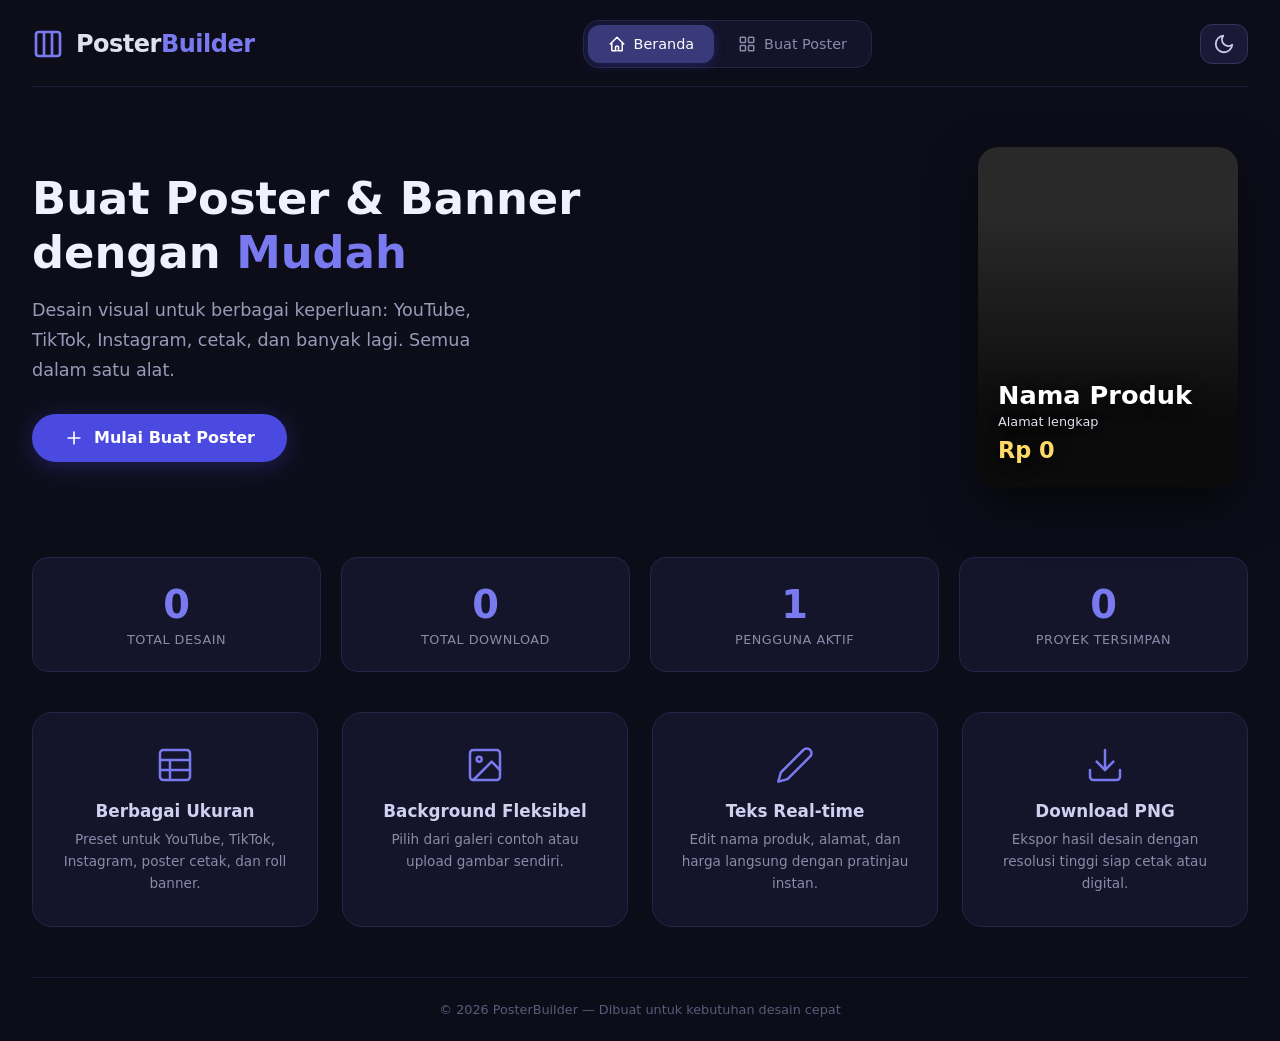
==== fitur.html @ b74fc37c "Add files via upload" ====
<!DOCTYPE html>
<html lang="id">
<head>
  <meta charset="UTF-8" />
  <meta name="viewport" content="width=device-width, initial-scale=1.0" />
  <title>Poster Builder - Home</title>
  <link rel="stylesheet" href="style.css" />
</head>
<body>
  <div class="app-wrapper home-page">
    <!-- Header -->
    <header class="main-header">
      <div class="logo">
        <svg class="logo-icon" width="32" height="32" viewBox="0 0 24 24" fill="none" stroke="#7a7af0" stroke-width="2" stroke-linecap="round" stroke-linejoin="round">
          <rect x="3" y="3" width="18" height="18" rx="2" ry="2"/>
          <line x1="9" y1="3" x2="9" y2="21"/>
          <line x1="15" y1="3" x2="15" y2="21"/>
        </svg>
        <span class="logo-text">Poster<span class="highlight">Builder</span></span>
      </div>
      <nav class="main-nav">
        <a href="index.html" class="active">
          <svg width="18" height="18" viewBox="0 0 24 24" fill="none" stroke="currentColor" stroke-width="2" stroke-linecap="round" stroke-linejoin="round">
            <path d="M3 12l2-2m0 0l7-7 7 7M5 10v10a1 1 0 001 1h3m10-11l2 2m-2-2v10a1 1 0 01-1 1h-3m-4 0a1 1 0 01-1-1v-4a1 1 0 011-1h2a1 1 0 011 1v4a1 1 0 01-1 1"/>
          </svg>
          Beranda
        </a>
        <a href="fitur.html">
          <svg width="18" height="18" viewBox="0 0 24 24" fill="none" stroke="currentColor" stroke-width="2" stroke-linecap="round" stroke-linejoin="round">
            <rect x="3" y="3" width="7" height="7" rx="1"/>
            <rect x="14" y="3" width="7" height="7" rx="1"/>
            <rect x="3" y="14" width="7" height="7" rx="1"/>
            <rect x="14" y="14" width="7" height="7" rx="1"/>
          </svg>
          Buat Poster
        </a>
      </nav>
      <button class="theme-toggle" id="themeToggleHome" title="Toggle Dark/Light Mode">
        <svg width="22" height="22" viewBox="0 0 24 24" fill="none" stroke="currentColor" stroke-width="2" stroke-linecap="round" stroke-linejoin="round">
          <path d="M21 12.79A9 9 0 1 1 11.21 3 7 7 0 0 0 21 12.79z"/>
        </svg>
      </button>
    </header>

    <!-- Hero -->
    <section class="hero">
      <div class="hero-content">
        <h1>Buat Poster &amp; Banner <br />dengan <span class="highlight">Mudah</span></h1>
        <p>
          Desain visual untuk berbagai keperluan: YouTube, TikTok, Instagram,
          cetak, dan banyak lagi. Semua dalam satu alat.
        </p>
        <a href="fitur.html" class="btn-primary">
          <svg width="20" height="20" viewBox="0 0 24 24" fill="none" stroke="currentColor" stroke-width="2" stroke-linecap="round" stroke-linejoin="round">
            <path d="M12 5v14M5 12h14"/>
          </svg>
          Mulai Buat Poster
        </a>
      </div>
      <div class="hero-visual">
        <div class="mockup-poster">
          <div class="mockup-content">
            <div class="mockup-title">Nama Produk</div>
            <div class="mockup-address">Alamat lengkap</div>
            <div class="mockup-price">Rp 0</div>
          </div>
        </div>
      </div>
    </section>

    <!-- STATISTIK / ANALITIK -->
    <section class="stats-section">
      <div class="stats-grid">
        <div class="stat-card">
          <div class="stat-number" id="totalDesigns">0</div>
          <div class="stat-label">Total Desain</div>
        </div>
        <div class="stat-card">
          <div class="stat-number" id="totalDownloads">0</div>
          <div class="stat-label">Total Download</div>
        </div>
        <div class="stat-card">
          <div class="stat-number" id="activeUsers">0</div>
          <div class="stat-label">Pengguna Aktif</div>
        </div>
        <div class="stat-card">
          <div class="stat-number" id="savedProjects">0</div>
          <div class="stat-label">Proyek Tersimpan</div>
        </div>
      </div>
    </section>

    <!-- Fitur Unggulan -->
    <section class="features-grid">
      <div class="feature-card">
        <div class="feature-icon">
          <svg width="40" height="40" viewBox="0 0 24 24" fill="none" stroke="#7a7af0" stroke-width="1.5" stroke-linecap="round" stroke-linejoin="round">
            <rect x="3" y="3" width="18" height="18" rx="2"/>
            <line x1="3" y1="9" x2="21" y2="9"/>
            <line x1="3" y1="15" x2="21" y2="15"/>
            <line x1="9" y1="21" x2="9" y2="9"/>
          </svg>
        </div>
        <h3>Berbagai Ukuran</h3>
        <p>Preset untuk YouTube, TikTok, Instagram, poster cetak, dan roll banner.</p>
      </div>
      <div class="feature-card">
        <div class="feature-icon">
          <svg width="40" height="40" viewBox="0 0 24 24" fill="none" stroke="#7a7af0" stroke-width="1.5" stroke-linecap="round" stroke-linejoin="round">
            <rect x="3" y="3" width="18" height="18" rx="2"/>
            <circle cx="8.5" cy="8.5" r="1.5"/>
            <polyline points="21 15 16 10 5 21"/>
          </svg>
        </div>
        <h3>Background Fleksibel</h3>
        <p>Pilih dari galeri contoh atau upload gambar sendiri.</p>
      </div>
      <div class="feature-card">
        <div class="feature-icon">
          <svg width="40" height="40" viewBox="0 0 24 24" fill="none" stroke="#7a7af0" stroke-width="1.5" stroke-linecap="round" stroke-linejoin="round">
            <path d="M17 3a2.83 2.83 0 1 1 4 4L7.5 20.5 2 22l1.5-5.5L17 3z"/>
          </svg>
        </div>
        <h3>Teks Real-time</h3>
        <p>Edit nama produk, alamat, dan harga langsung dengan pratinjau instan.</p>
      </div>
      <div class="feature-card">
        <div class="feature-icon">
          <svg width="40" height="40" viewBox="0 0 24 24" fill="none" stroke="#7a7af0" stroke-width="1.5" stroke-linecap="round" stroke-linejoin="round">
            <path d="M21 15v4a2 2 0 0 1-2 2H5a2 2 0 0 1-2-2v-4"/>
            <polyline points="7 10 12 15 17 10"/>
            <line x1="12" y1="15" x2="12" y2="3"/>
          </svg>
        </div>
        <h3>Download PNG</h3>
        <p>Ekspor hasil desain dengan resolusi tinggi siap cetak atau digital.</p>
      </div>
    </section>

    <!-- Footer -->
    <footer class="main-footer">
      <p>© 2026 PosterBuilder — Dibuat untuk kebutuhan desain cepat</p>
    </footer>
  </div>

  <script src="script.js"></script>
  <script src="analytics.js"></script>
</body>
</html>
---- style.css ----
/* ===== RESET & BASE ===== */
* {
  margin: 0;
  padding: 0;
  box-sizing: border-box;
}

body {
  background: #0d0d1a;
  font-family: 'Segoe UI', Roboto, system-ui, -apple-system, sans-serif;
  color: #e8e8f0;
  min-height: 100vh;
  transition: background 0.3s ease, color 0.3s ease;
}

.app-wrapper {
  max-width: 1440px;
  margin: 0 auto;
  padding: 0 32px;
  display: flex;
  flex-direction: column;
  min-height: 100vh;
}

/* ===== DARK / LIGHT MODE ===== */
body.light-mode {
  background: #f0f0f8;
  color: #1a1a2e;
}

body.light-mode .main-header {
  border-bottom-color: #d0d0e0;
}

body.light-mode .main-nav {
  background: #e8e8f0;
  border-color: #c0c0d0;
}

body.light-mode .main-nav a {
  color: #5a5a7a;
}

body.light-mode .main-nav a:hover {
  background: #d0d0e0;
  color: #1a1a2e;
}

body.light-mode .main-nav a.active {
  background: #7a7af0;
  color: #ffffff;
}

body.light-mode .fitur-page .sidebar {
  background: #e8e8f0;
  border-color: #c0c0d0;
}

body.light-mode .fitur-page .sidebar input,
body.light-mode .fitur-page .sidebar select {
  background: #f8f8ff;
  border-color: #b0b0c8;
  color: #1a1a2e;
}

body.light-mode .fitur-page .sidebar label {
  color: #5a5a7a;
}

body.light-mode .control-group label {
  color: #5a5a7a;
}

body.light-mode .fitur-page .sidebar h2 {
  color: #1a1a2e;
  border-color: #c0c0d0;
}

body.light-mode .preset-grid button {
  background: #d8d8e8;
  border-color: #b0b0c8;
  color: #1a1a2e;
}

body.light-mode .preset-grid button:hover {
  background: #c0c0d8;
  border-color: #7a7af0;
}

body.light-mode .bg-options button {
  background: #d8d8e8;
  border-color: #b0b0c8;
  color: #1a1a2e;
}

body.light-mode .bg-options button:hover {
  background: #c0c0d8;
  border-color: #7a7af0;
}

body.light-mode .file-upload-wrapper input[type="file"] {
  background: #f8f8ff;
  border-color: #b0b0c8;
  color: #1a1a2e;
}

body.light-mode .file-upload-wrapper input[type="file"]::file-selector-button {
  background: #d0d0e0;
  color: #1a1a2e;
}

body.light-mode .reset-bg-btn {
  background: #e0d0e0;
  border-color: #b0a0b0;
  color: #3a2a3a;
}

body.light-mode .fitur-page .sidebar .caption {
  color: #8a8aaa;
  border-color: #c0c0d0;
}

body.light-mode .fitur-page .main-area {
  background: #e8e8f0;
}

body.light-mode .fitur-page .builder-container {
  background: #e8e8f0;
  border-color: #c0c0d0;
}

body.light-mode .main-footer {
  border-color: #d0d0e0;
  color: #8a8aaa;
}

body.light-mode .feature-card {
  background: #e8e8f0;
  border-color: #c0c0d0;
}

body.light-mode .feature-card h3 {
  color: #1a1a2e;
}

body.light-mode .feature-card p {
  color: #5a5a7a;
}

body.light-mode .hero-content h1 {
  color: #1a1a2e;
}

body.light-mode .hero-content p {
  color: #5a5a7a;
}

body.light-mode .logo-text {
  color: #1a1a2e;
}

body.light-mode .modal-content {
  background: #f0f0f8;
  color: #1a1a2e;
}

body.light-mode .modal-body {
  border-color: #d0d0e0;
}

body.light-mode .modal-body .history-item {
  background: #e8e8f0;
  border-color: #c0c0d0;
}

body.light-mode .modal-body .history-item .history-time {
  color: #6a6a8a;
}

body.light-mode .modal-body .history-item .history-detail {
  color: #3a3a5a;
}

body.light-mode .btn-secondary {
  background: #d0d0e0;
  color: #1a1a2e;
}

body.light-mode .btn-secondary:hover {
  background: #c0c0d0;
}

body.light-mode .align-btn {
  background: #d8d8e8;
  border-color: #b0b0c8;
  color: #1a1a2e;
}

body.light-mode .align-btn.active {
  background: #7a7af0;
  color: #ffffff;
  border-color: #7a7af0;
}

body.light-mode .align-btn:hover {
  background: #c0c0d8;
}

body.light-mode .align-btn.active:hover {
  background: #6a6ae0;
}

body.light-mode .theme-toggle,
body.light-mode .focus-toggle,
body.light-mode .guide-toggle {
  background: #d8d8e8;
  color: #1a1a2e;
}

body.light-mode .theme-toggle:hover,
body.light-mode .focus-toggle:hover,
body.light-mode .guide-toggle:hover {
  background: #c0c0d0;
}

body.light-mode .stats-section .stat-card {
  background: #e8e8f0;
  border-color: #c0c0d0;
}

body.light-mode .stats-section .stat-number {
  color: #1a1a2e;
}

body.light-mode .stats-section .stat-label {
  color: #5a5a7a;
}

body.light-mode .palette-btn {
  background: #d8d8e8 !important;
  border-color: #b0b0c8 !important;
  color: #1a1a2e !important;
}

body.light-mode .auto-save-indicator {
  background: #d8d8e8;
  border-color: #b0b0c8;
  color: #1a1a2e;
}

body.light-mode .guide-step h4 {
  color: #1a1a2e;
}

body.light-mode .guide-step p {
  color: #5a5a7a;
}

body.light-mode .guide-step .guide-number {
  background: #7a7af0;
  color: #ffffff;
}

body.light-mode .gradient-btn {
  background: #d8d8e8 !important;
  border-color: #b0b0c8 !important;
  color: #1a1a2e !important;
}

body.light-mode .gradient-btn.active {
  border-color: #7a7af0 !important;
  box-shadow: 0 0 0 2px rgba(122, 122, 240, 0.3);
}

body.light-mode .btn-apply-gradient {
  background: #d0d0e0;
  color: #1a1a2e;
}

/* ===== HEADER ===== */
.main-header {
  display: flex;
  justify-content: space-between;
  align-items: center;
  padding: 20px 0 18px;
  border-bottom: 1px solid #1e1e3a;
  flex-wrap: wrap;
  gap: 12px;
}

.logo {
  display: flex;
  align-items: center;
  gap: 12px;
  font-size: 1.5rem;
  font-weight: 700;
}

.logo-icon {
  flex-shrink: 0;
}

.logo-text {
  color: #e0e0f0;
  letter-spacing: -0.5px;
}

.logo-text .highlight {
  color: #7a7af0;
}

/* ===== NAVBAR ===== */
.main-nav {
  display: flex;
  gap: 4px;
  background: #13132a;
  padding: 4px;
  border-radius: 16px;
  border: 1px solid #25254a;
}

.main-nav a {
  display: flex;
  align-items: center;
  gap: 8px;
  color: #8a8aaa;
  text-decoration: none;
  font-weight: 500;
  font-size: 0.9rem;
  padding: 10px 20px;
  border-radius: 12px;
  transition: all 0.25s ease;
}

.main-nav a svg {
  flex-shrink: 0;
}

.main-nav a:hover {
  color: #d0d0f0;
  background: #22224a;
}

.main-nav a.active {
  color: #ffffff;
  background: #3a3a7a;
  box-shadow: 0 2px 12px rgba(70, 70, 200, 0.3);
}

.main-nav a.active:hover {
  background: #4a4a8a;
}

/* ===== HEADER BUTTONS ===== */
.theme-toggle,
.focus-toggle,
.guide-toggle {
  background: #1a1a36;
  border: 1px solid #33335a;
  border-radius: 12px;
  padding: 8px 12px;
  color: #c8c8e8;
  cursor: pointer;
  transition: all 0.25s ease;
  display: flex;
  align-items: center;
  justify-content: center;
}

.theme-toggle:hover,
.focus-toggle:hover,
.guide-toggle:hover {
  background: #2a2a52;
  border-color: #5a5ac0;
}

/* ===== FOCUS MODE ===== */
body.focus-mode .sidebar {
  display: none !important;
}

body.focus-mode .main-area {
  padding: 20px !important;
}

body.focus-mode #poster {
  max-width: 90vw !important;
  max-height: 85vh !important;
}

/* ===== HOMEPAGE ===== */
.home-page .hero {
  display: flex;
  align-items: center;
  justify-content: space-between;
  padding: 60px 0 40px;
  gap: 40px;
  flex-wrap: wrap;
}

.hero-content {
  flex: 1 1 400px;
}

.hero-content h1 {
  font-size: 2.8rem;
  font-weight: 700;
  line-height: 1.2;
  margin-bottom: 16px;
  color: #f0f0ff;
}

.hero-content h1 .highlight {
  color: #7a7af0;
}

.hero-content p {
  font-size: 1.1rem;
  color: #9a9ab8;
  max-width: 480px;
  line-height: 1.7;
  margin-bottom: 28px;
}

.btn-primary {
  display: inline-flex;
  align-items: center;
  gap: 10px;
  background: #4a4ae0;
  color: white;
  padding: 14px 32px;
  border-radius: 60px;
  text-decoration: none;
  font-weight: 600;
  font-size: 1rem;
  transition: all 0.25s ease;
  box-shadow: 0 4px 24px rgba(70, 70, 200, 0.35);
  border: none;
  cursor: pointer;
}

.btn-primary:hover {
  background: #5a5af0;
  transform: translateY(-2px);
  box-shadow: 0 8px 32px rgba(70, 70, 200, 0.45);
}

.hero-visual {
  flex: 0 0 280px;
  display: flex;
  justify-content: center;
}

.mockup-poster {
  width: 260px;
  height: 340px;
  background: #2b2b2b;
  background-image: url('https://picsum.photos/id/1015/600/800');
  background-size: cover;
  background-position: center;
  border-radius: 20px;
  display: flex;
  flex-direction: column;
  justify-content: flex-end;
  padding: 24px 20px;
  box-shadow: 0 20px 50px rgba(0, 0, 0, 0.6);
  position: relative;
  transition: transform 0.3s ease;
}

.mockup-poster:hover {
  transform: scale(1.02);
}

.mockup-poster::before {
  content: '';
  position: absolute;
  inset: 0;
  background: linear-gradient(0deg, rgba(0, 0, 0, 0.75) 20%, rgba(0, 0, 0, 0.05) 80%);
  border-radius: 20px;
  pointer-events: none;
}

.mockup-content {
  position: relative;
  z-index: 1;
}

.mockup-title {
  font-size: 1.6rem;
  font-weight: 700;
  color: white;
  text-shadow: 0 2px 16px rgba(0, 0, 0, 0.8);
}

.mockup-address {
  font-size: 0.8rem;
  color: #e0e0f0;
  text-shadow: 0 2px 10px rgba(0, 0, 0, 0.8);
  margin: 4px 0 8px;
}

.mockup-price {
  font-size: 1.4rem;
  font-weight: 600;
  color: #ffd966;
  text-shadow: 0 2px 16px rgba(0, 0, 0, 0.9);
}

/* ===== STATISTIK / ANALITIK ===== */
.stats-section {
  padding: 30px 0 40px;
}

.stats-grid {
  display: grid;
  grid-template-columns: repeat(auto-fit, minmax(160px, 1fr));
  gap: 20px;
}

.stat-card {
  background: #14142a;
  border: 1px solid #25254a;
  border-radius: 16px;
  padding: 24px 20px;
  text-align: center;
  transition: all 0.3s ease;
}

.stat-card:hover {
  border-color: #4a4a7a;
  transform: translateY(-4px);
}

.stat-number {
  font-size: 2.4rem;
  font-weight: 700;
  color: #7a7af0;
  line-height: 1.2;
}

.stat-label {
  font-size: 0.8rem;
  color: #8a8aaa;
  margin-top: 4px;
  text-transform: uppercase;
  letter-spacing: 0.5px;
}

/* ===== FEATURES GRID ===== */
.features-grid {
  display: grid;
  grid-template-columns: repeat(auto-fit, minmax(220px, 1fr));
  gap: 24px;
  padding: 0 0 50px;
}

.feature-card {
  background: #14142a;
  border: 1px solid #25254a;
  border-radius: 20px;
  padding: 32px 24px;
  text-align: center;
  transition: all 0.3s ease;
}

.feature-card:hover {
  border-color: #4a4a7a;
  transform: translateY(-6px);
  box-shadow: 0 12px 40px rgba(0, 0, 0, 0.4);
}

.feature-icon {
  margin-bottom: 16px;
  display: flex;
  justify-content: center;
}

.feature-card h3 {
  font-size: 1.05rem;
  font-weight: 600;
  margin-bottom: 8px;
  color: #d0d0f0;
}

.feature-card p {
  font-size: 0.85rem;
  color: #8a8aaa;
  line-height: 1.6;
}

/* ===== FOOTER ===== */
.main-footer {
  border-top: 1px solid #1a1a36;
  padding: 24px 0;
  text-align: center;
  color: #5a5a7a;
  font-size: 0.8rem;
  margin-top: auto;
}

/* ============================================
   ===== FITUR PAGE =====
   ============================================ */
.fitur-page .builder-container {
  display: flex;
  flex: 1;
  gap: 0;
  margin: 24px 0 16px;
  background: #11111e;
  border-radius: 24px;
  overflow: hidden;
  border: 1px solid #25254a;
  min-height: 620px;
}

/* ===== SIDEBAR ===== */
.fitur-page .sidebar {
  width: 420px;
  min-width: 420px;
  background: #14142a;
  padding: 24px 20px;
  overflow-y: auto;
  display: flex;
  flex-direction: column;
  gap: 14px;
  border-right: 1px solid #25254a;
  max-height: 78vh;
}

.fitur-page .sidebar h2 {
  display: flex;
  align-items: center;
  gap: 10px;
  font-size: 1.1rem;
  font-weight: 600;
  color: #c8c8f0;
  border-bottom: 1px solid #25254a;
  padding-bottom: 12px;
  margin-bottom: 4px;
}

.fitur-page .sidebar label {
  font-size: 0.7rem;
  text-transform: uppercase;
  letter-spacing: 0.6px;
  color: #8a8aaa;
  font-weight: 600;
  display: block;
  margin-bottom: 4px;
}

.fitur-page .sidebar input[type="text"],
.fitur-page .sidebar input[type="number"],
.fitur-page .sidebar select {
  width: 100%;
  background: #0c0c1a;
  border: 1px solid #33335a;
  border-radius: 10px;
  padding: 10px 14px;
  color: #f0f0ff;
  font-size: 0.9rem;
  transition: border 0.2s, box-shadow 0.2s;
}

.fitur-page .sidebar input:focus,
.fitur-page .sidebar select:focus {
  outline: none;
  border-color: #6a6ad8;
  box-shadow: 0 0 0 3px rgba(100, 100, 220, 0.15);
}

.fitur-page .sidebar input::placeholder {
  color: #5a5a7a;
}

.control-group {
  display: flex;
  flex-direction: column;
  gap: 4px;
}

.control-group+.control-group {
  margin-top: 2px;
}

/* ===== AUTO SAVE INDICATOR ===== */
.auto-save-indicator {
  display: flex;
  align-items: center;
  gap: 8px;
  font-size: 0.7rem;
  color: #7a8a7a;
  background: #0c0c1a;
  padding: 6px 14px;
  border-radius: 30px;
  border: 1px solid #1a2a1a;
  margin-bottom: 4px;
}

.save-dot {
  width: 8px;
  height: 8px;
  border-radius: 50%;
  background: #4a8a4a;
  display: inline-block;
  transition: background 0.3s ease;
}

.save-dot.saving {
  background: #e8a020;
  animation: pulse-dot 0.8s ease infinite;
}

.save-dot.saved {
  background: #4a8a4a;
}

@keyframes pulse-dot {
  0%, 100% { opacity: 1; }
  50% { opacity: 0.3; }
}

/* ===== GRADIENT BUTTONS ===== */
.gradient-btn {
  padding: 6px 14px;
  border-radius: 8px;
  border: 1px solid #33335a;
  background: transparent;
  color: #8a8aaa;
  cursor: pointer;
  font-size: 0.7rem;
  transition: all 0.2s ease;
}

.gradient-btn:hover {
  transform: scale(1.05);
}

.gradient-btn.active {
  border-color: #7a7af0;
  box-shadow: 0 0 0 2px rgba(122, 122, 240, 0.3);
}

.btn-apply-gradient {
  background: #2a2a52;
  border: 1px solid #4a4a7a;
  color: #c8c8e8;
  padding: 8px 18px;
  border-radius: 30px;
  cursor: pointer;
  font-size: 0.75rem;
  transition: all 0.2s ease;
}

.btn-apply-gradient:hover {
  background: #3a3a6a;
  border-color: #6a6ac0;
}

/* ===== PALETTE BUTTONS ===== */
.palette-btn {
  background: #1a1a36;
  border: 1px solid #33335a;
  border-radius: 8px;
  padding: 8px 16px;
  color: #c8c8e8;
  cursor: pointer;
  font-size: 0.65rem;
  transition: all 0.2s ease;
}

.palette-btn:hover {
  transform: scale(1.05);
  border-color: #7a7af0;
}

/* ===== ALIGN BUTTONS ===== */
.align-btn {
  padding: 6px 14px;
  border-radius: 8px;
  border: 1px solid #33335a;
  background: transparent;
  color: #8a8aaa;
  cursor: pointer;
  font-size: 0.75rem;
  transition: all 0.2s ease;
}

.align-btn:hover {
  background: #2a2a52;
  border-color: #5a5ac0;
  color: #d0d0f0;
}

.align-btn.active {
  background: #3a3a7a;
  border-color: #7a7af0;
  color: #ffffff;
}

/* ===== PRESET GRID ===== */
.preset-grid {
  display: grid;
  grid-template-columns: 1fr 1fr;
  gap: 8px;
  margin-top: 2px;
}

.preset-grid button {
  background: #1a1a36;
  border: 1px solid #33335a;
  color: #c8c8e8;
  padding: 10px 8px;
  border-radius: 12px;
  font-size: 0.75rem;
  font-weight: 500;
  cursor: pointer;
  transition: all 0.2s ease;
  text-align: center;
  line-height: 1.3;
}

.preset-grid button small {
  display: block;
  font-weight: 300;
  font-size: 0.6rem;
  color: #7a7a9a;
  margin-top: 2px;
}

.preset-grid button:hover {
  background: #2a2a52;
  border-color: #5a5ac0;
  color: #ffffff;
  transform: translateY(-1px);
}

.preset-grid button:active {
  transform: scale(0.95);
}

/* ===== SIZE ROW ===== */
.size-row {
  display: flex;
  gap: 12px;
}

.size-row .control-group {
  flex: 1;
}

/* ===== BACKGROUND OPTIONS ===== */
.bg-options {
  display: flex;
  flex-wrap: wrap;
  gap: 6px;
  margin-top: 4px;
}

.bg-options button {
  background: #1a1a36;
  border: 1px solid #33335a;
  color: #b8b8d8;
  padding: 6px 16px;
  border-radius: 30px;
  font-size: 0.7rem;
  cursor: pointer;
  transition: all 0.2s ease;
}

.bg-options button:hover {
  background: #2a2a52;
  border-color: #5a5ac0;
  color: #ffffff;
}

.file-upload-wrapper {
  display: flex;
  flex-wrap: wrap;
  align-items: center;
  gap: 8px;
  margin-top: 4px;
}

.file-upload-wrapper input[type="file"] {
  background: #0c0c1a;
  border: 1px dashed #4a4a72;
  padding: 6px 12px;
  border-radius: 30px;
  color: #b8b8d8;
  font-size: 0.7rem;
  flex: 1;
  min-width: 140px;
}

.file-upload-wrapper input[type="file"]::file-selector-button {
  background: #2a2a52;
  border: none;
  color: #e0e0f0;
  padding: 4px 16px;
  border-radius: 30px;
  font-weight: 500;
  font-size: 0.7rem;
  margin-right: 10px;
  cursor: pointer;
  transition: background 0.2s;
}

.file-upload-wrapper input[type="file"]::file-selector-button:hover {
  background: #3a3a6a;
}

.reset-bg-btn {
  display: flex;
  align-items: center;
  gap: 6px;
  background: #2a1a2a;
  border: 1px solid #5a3a5a;
  color: #d8b8d8;
  padding: 6px 18px;
  border-radius: 30px;
  font-size: 0.7rem;
  cursor: pointer;
  transition: all 0.2s ease;
}

.reset-bg-btn:hover {
  background: #3a2a3a;
  border-color: #7a4a7a;
}

.btn-remove-watermark {
  display: flex;
  align-items: center;
  gap: 4px;
  background: #3a1a1a;
  border: 1px solid #6a3a3a;
  color: #d8a0a0;
  padding: 6px 14px;
  border-radius: 30px;
  cursor: pointer;
  font-size: 0.7rem;
  transition: all 0.2s ease;
}

.btn-remove-watermark:hover {
  background: #4a2a2a;
  border-color: #8a4a4a;
}

/* ===== DOWNLOAD BUTTON ===== */
.btn-download {
  display: flex;
  align-items: center;
  justify-content: center;
  gap: 10px;
  background: #4a4ae0;
  border: none;
  color: white;
  font-weight: 600;
  font-size: 1rem;
  padding: 14px 0;
  border-radius: 60px;
  cursor: pointer;
  box-shadow: 0 4px 20px rgba(70, 70, 200, 0.3);
  transition: all 0.25s ease;
  width: 100%;
  text-align: center;
  margin-top: 4px;
}

.btn-download:hover {
  background: #5a5af0;
  transform: translateY(-2px);
  box-shadow: 0 8px 30px rgba(70, 70, 200, 0.45);
}

.btn-download:active {
  transform: scale(0.97);
}

.fitur-page .sidebar .caption {
  font-size: 0.6rem;
  color: #5a5a7a;
  text-align: center;
  border-top: 1px solid #25254a;
  padding-top: 12px;
  margin-top: 2px;
}

/* ===== MAIN AREA (pratinjau) ===== */
.fitur-page .main-area {
  flex: 1;
  display: flex;
  justify-content: center;
  align-items: center;
  padding: 30px;
  background: #0a0a16;
  overflow: auto;
  transition: background 0.3s ease, padding 0.3s ease;
}

#poster {
  position: relative;
  background: #2b2b2b;
  background-size: cover;
  background-position: center;
  background-repeat: no-repeat;
  width: 700px;
  height: 840px;
  border-radius: 20px;
  overflow: hidden;
  box-shadow: 0 20px 60px rgba(0, 0, 0, 0.7);
  display: flex;
  flex-direction: column;
  justify-content: flex-end;
  padding: 36px 32px;
  transition: width 0.15s ease, height 0.15s ease, background 0.3s ease;
  flex-shrink: 0;
}

#poster::before {
  content: '';
  position: absolute;
  inset: 0;
  background: linear-gradient(0deg, rgba(0, 0, 0, 0.7) 15%, rgba(0, 0, 0, 0.05) 70%);
  pointer-events: none;
  z-index: 0;
}

#poster>* {
  position: relative;
  z-index: 1;
}

#poster h1 {
  font-size: 2.8rem;
  font-weight: 700;
  color: #ffffff;
  text-shadow: 0 4px 24px rgba(0, 0, 0, 0.8);
  line-height: 1.1;
  margin-bottom: 6px;
  word-break: break-word;
  transition: color 0.2s ease;
}

#poster .address {
  font-size: 1.2rem;
  font-weight: 400;
  color: #f0f0f0;
  text-shadow: 0 2px 16px rgba(0, 0, 0, 0.9);
  opacity: 0.92;
  margin-bottom: 10px;
  word-break: break-word;
  transition: color 0.2s ease;
}

#poster .price {
  font-size: 2.2rem;
  font-weight: 600;
  color: #ffd966;
  text-shadow: 0 2px 20px rgba(0, 0, 0, 0.9);
  letter-spacing: 0.5px;
  word-break: break-word;
  transition: color 0.2s ease;
}

/* ============================================
   ===== TOAST / NOTIFICATION =====
   ============================================ */
.toast {
  background: #1a1a2e;
  border: 1px solid #33335a;
  border-radius: 16px;
  padding: 16px 20px;
  display: flex;
  align-items: flex-start;
  gap: 14px;
  box-shadow: 0 12px 40px rgba(0, 0, 0, 0.5);
  animation: slideInRight 0.4s ease;
  backdrop-filter: blur(8px);
  transition: all 0.3s ease;
  width: 100%;
}

.toast-success {
  border-left: 4px solid #4a8a4a;
}

.toast-error {
  border-left: 4px solid #d04a4a;
}

.toast-warning {
  border-left: 4px solid #d4a020;
}

.toast-info {
  border-left: 4px solid #4a7ad4;
}

.toast-icon {
  flex-shrink: 0;
  margin-top: 2px;
}

.toast-content {
  flex: 1;
}

.toast-title {
  font-weight: 600;
  font-size: 0.9rem;
  color: #e8e8f0;
  margin-bottom: 2px;
}

.toast-message {
  font-size: 0.8rem;
  color: #8a8aaa;
  line-height: 1.4;
}

.toast-close {
  background: none;
  border: none;
  color: #6a6a8a;
  cursor: pointer;
  padding: 4px;
  transition: color 0.2s;
  flex-shrink: 0;
}

.toast-close:hover {
  color: #e0e0f0;
}

.toast-close svg {
  display: block;
}

@keyframes slideInRight {
  from {
    transform: translateX(120%);
    opacity: 0;
  }
  to {
    transform: translateX(0);
    opacity: 1;
  }
}

.toast-removing {
  animation: slideOutRight 0.3s ease forwards;
}

@keyframes slideOutRight {
  to {
    transform: translateX(120%);
    opacity: 0;
  }
}

body.light-mode .toast {
  background: #f0f0f8;
  border-color: #c0c0d0;
}

body.light-mode .toast-title {
  color: #1a1a2e;
}

body.light-mode .toast-message {
  color: #5a5a7a;
}

body.light-mode .toast-close {
  color: #8a8aaa;
}

body.light-mode .toast-close:hover {
  color: #3a3a5a;
}

/* ============================================
   ===== HISTORY MODAL =====
   ============================================ */
.modal-overlay {
  display: none;
  position: fixed;
  inset: 0;
  background: rgba(0, 0, 0, 0.7);
  backdrop-filter: blur(4px);
  z-index: 1000;
  justify-content: center;
  align-items: center;
  padding: 20px;
}

.modal-overlay.active {
  display: flex;
}

.modal-content {
  background: #1a1a2e;
  border-radius: 24px;
  max-width: 560px;
  width: 100%;
  max-height: 80vh;
  display: flex;
  flex-direction: column;
  box-shadow: 0 24px 64px rgba(0, 0, 0, 0.6);
  border: 1px solid #33335a;
}

.modal-header {
  display: flex;
  justify-content: space-between;
  align-items: center;
  padding: 20px 24px;
  border-bottom: 1px solid #2a2a4a;
}

.modal-header h3 {
  display: flex;
  align-items: center;
  gap: 10px;
  font-size: 1.1rem;
  font-weight: 600;
  color: #e0e0f0;
}

.modal-close {
  background: none;
  border: none;
  color: #8a8aaa;
  cursor: pointer;
  transition: color 0.2s;
  display: flex;
  align-items: center;
  justify-content: center;
  padding: 4px;
}

.modal-close:hover {
  color: #e0e0f0;
}

.modal-body {
  flex: 1;
  overflow-y: auto;
  padding: 16px 24px 24px;
  border-bottom: 1px solid #2a2a4a;
}

.modal-body .history-item {
  background: #14142a;
  border: 1px solid #25254a;
  border-radius: 12px;
  padding: 14px 16px;
  margin-bottom: 10px;
  transition: all 0.2s ease;
}

.modal-body .history-item:hover {
  border-color: #4a4a7a;
}

.modal-body .history-item .history-time {
  font-size: 0.7rem;
  color: #6a6a8a;
  display: block;
  margin-bottom: 4px;
}

.modal-body .history-item .history-detail {
  font-size: 0.85rem;
  color: #c8c8e8;
  line-height: 1.5;
}

.modal-body .history-item .history-detail strong {
  color: #7a7af0;
}

.modal-footer {
  display: flex;
  justify-content: flex-end;
  gap: 12px;
  padding: 16px 24px;
}

.btn-secondary {
  background: #2a2a4a;
  border: none;
  color: #b8b8d8;
  padding: 10px 20px;
  border-radius: 30px;
  font-weight: 500;
  font-size: 0.85rem;
  cursor: pointer;
  transition: all 0.2s ease;
}

.btn-secondary:hover {
  background: #3a3a5a;
  color: #e0e0f0;
}

.btn-primary-modal {
  background: #4a4ae0;
  border: none;
  color: white;
  padding: 10px 24px;
  border-radius: 30px;
  font-weight: 600;
  font-size: 0.85rem;
  cursor: pointer;
  transition: all 0.2s ease;
}

.btn-primary-modal:hover {
  background: #5a5af0;
}

/* ============================================
   ===== GUIDE MODAL =====
   ============================================ */
.guide-modal {
  max-width: 640px !important;
}

.guide-body {
  padding: 20px 24px 24px !important;
}

.guide-step {
  display: flex;
  gap: 16px;
  margin-bottom: 16px;
  padding-bottom: 16px;
  border-bottom: 1px solid #1a1a36;
}

.guide-step:last-child {
  border-bottom: none;
  margin-bottom: 0;
  padding-bottom: 0;
}

.guide-number {
  flex-shrink: 0;
  width: 32px;
  height: 32px;
  border-radius: 50%;
  background: #3a3a7a;
  color: #ffffff;
  display: flex;
  align-items: center;
  justify-content: center;
  font-weight: 700;
  font-size: 0.9rem;
}

.guide-step h4 {
  font-size: 0.95rem;
  color: #d0d0f0;
  margin-bottom: 2px;
}

.guide-step p {
  font-size: 0.85rem;
  color: #8a8aaa;
  line-height: 1.5;
}

.guide-step p strong {
  color: #7a7af0;
}

/* ============================================
   ===== SCROLLBAR =====
   ============================================ */
.sidebar::-webkit-scrollbar {
  width: 4px;
}
.sidebar::-webkit-scrollbar-track {
  background: #0a0a16;
}
.sidebar::-webkit-scrollbar-thumb {
  background: #33335a;
  border-radius: 10px;
}
.sidebar::-webkit-scrollbar-thumb:hover {
  background: #4a4a7a;
}

/* ============================================
   ===== RESPONSIVE =====
   ============================================ */
@media (max-width: 1024px) {
  .fitur-page .sidebar {
    width: 340px;
    min-width: 340px;
  }
}

@media (max-width: 920px) {
  .fitur-page .builder-container {
    flex-direction: column;
    min-height: auto;
  }

  .fitur-page .sidebar {
    width: 100%;
    min-width: unset;
    max-height: none;
    border-right: none;
    border-bottom: 1px solid #25254a;
  }

  .fitur-page .main-area {
    padding: 20px;
    min-height: 400px;
  }

  #poster {
    width: 100% !important;
    height: auto !important;
    aspect-ratio: 1 / 1.2;
    max-width: 560px;
  }

  .home-page .hero {
    flex-direction: column;
    text-align: center;
    padding: 40px 0 20px;
  }
  .hero-content p {
    margin-left: auto;
    margin-right: auto;
  }
  .hero-content h1 {
    font-size: 2.2rem;
  }
  .mockup-poster {
    width: 200px;
    height: 260px;
  }
  .main-header {
    flex-direction: row;
    flex-wrap: wrap;
  }
  .main-nav {
    justify-content: center;
    flex-wrap: wrap;
  }
  .main-nav a {
    padding: 8px 14px;
    font-size: 0.8rem;
  }
  .main-nav a svg {
    width: 16px;
    height: 16px;
  }
  .app-wrapper {
    padding: 0 16px;
  }
  .stats-grid {
    grid-template-columns: 1fr 1fr;
  }
  .guide-modal {
    max-width: 95% !important;
  }
  #toastContainer {
    bottom: 20px;
    right: 20px;
    max-width: 320px;
  }
}

@media (max-width: 480px) {
  .features-grid {
    grid-template-columns: 1fr 1fr;
    gap: 12px;
  }
  .feature-card {
    padding: 20px 14px;
  }
  .hero-content h1 {
    font-size: 1.8rem;
  }
  .preset-grid {
    grid-template-columns: 1fr 1fr;
  }
  .fitur-page .sidebar {
    padding: 16px 12px;
  }
  .stats-grid {
    grid-template-columns: 1fr 1fr;
    gap: 12px;
  }
  .stat-number {
    font-size: 1.8rem;
  }
  #toastContainer {
    bottom: 16px;
    right: 16px;
    left: 16px;
    max-width: 100%;
  }
  .toast {
    padding: 14px 16px;
  }
}
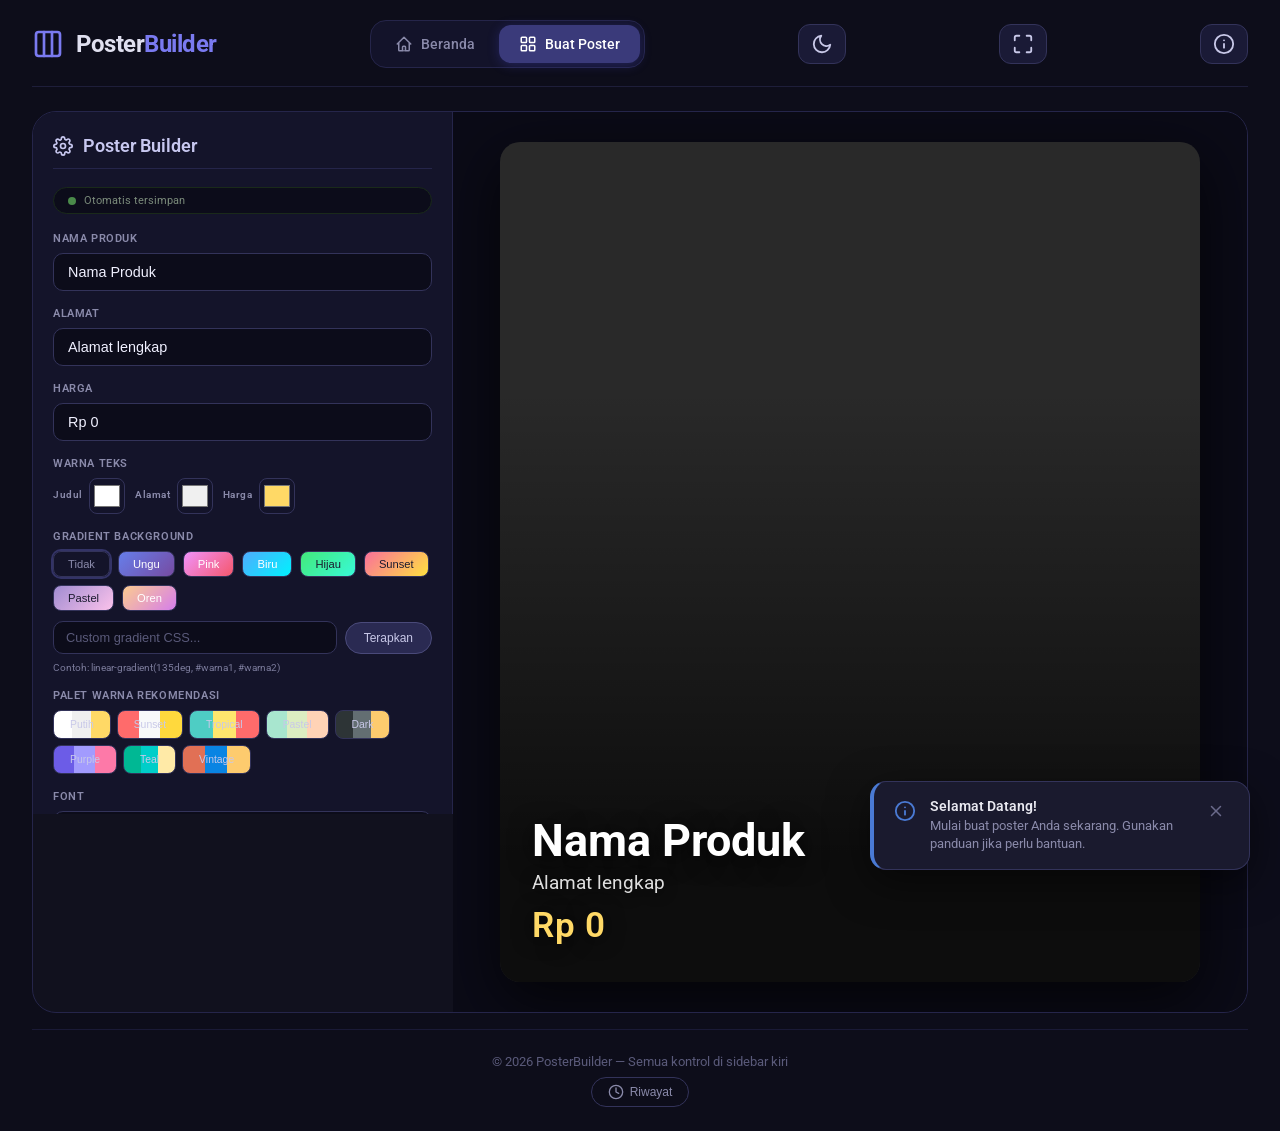
==== commit 4891e9d0: "Update fitur.html" ====
--- a/fitur.html
+++ b/fitur.html
@@ -3,11 +3,12 @@
 <head>
   <meta charset="UTF-8" />
   <meta name="viewport" content="width=device-width, initial-scale=1.0" />
-  <title>Poster Builder - Home</title>
+  <title>Poster Builder - Fitur</title>
   <link rel="stylesheet" href="style.css" />
+  <link href="https://fonts.googleapis.com/css2?family=Inter:wght@400;500;600;700&family=Playfair+Display:wght@400;600;700&family=Poppins:wght@400;500;600;700&family=Roboto:wght@400;500;700&family=Montserrat:wght@400;500;600;700&family=Open+Sans:wght@400;600;700&family=Lato:wght@400;700&family=Oswald:wght@400;500;600&family=Raleway:wght@400;600;700&family=Merriweather:wght@400;700&family=Nunito:wght@400;600;700&family=Quicksand:wght@400;600;700&family=Work+Sans:wght@400;500;600&family=Rubik:wght@400;500;600&family=Space+Grotesk:wght@400;500;600&display=swap" rel="stylesheet" />
 </head>
 <body>
-  <div class="app-wrapper home-page">
+  <div class="app-wrapper fitur-page">
     <!-- Header -->
     <header class="main-header">
       <div class="logo">
@@ -19,13 +20,13 @@
         <span class="logo-text">Poster<span class="highlight">Builder</span></span>
       </div>
       <nav class="main-nav">
-        <a href="index.html" class="active">
+        <a href="index.html">
           <svg width="18" height="18" viewBox="0 0 24 24" fill="none" stroke="currentColor" stroke-width="2" stroke-linecap="round" stroke-linejoin="round">
             <path d="M3 12l2-2m0 0l7-7 7 7M5 10v10a1 1 0 001 1h3m10-11l2 2m-2-2v10a1 1 0 01-1 1h-3m-4 0a1 1 0 01-1-1v-4a1 1 0 011-1h2a1 1 0 011 1v4a1 1 0 01-1 1"/>
           </svg>
           Beranda
         </a>
-        <a href="fitur.html">
+        <a href="fitur.html" class="active">
           <svg width="18" height="18" viewBox="0 0 24 24" fill="none" stroke="currentColor" stroke-width="2" stroke-linecap="round" stroke-linejoin="round">
             <rect x="3" y="3" width="7" height="7" rx="1"/>
             <rect x="14" y="3" width="7" height="7" rx="1"/>
@@ -35,115 +36,390 @@
           Buat Poster
         </a>
       </nav>
-      <button class="theme-toggle" id="themeToggleHome" title="Toggle Dark/Light Mode">
+      <button class="theme-toggle" id="themeToggle" title="Toggle Dark/Light Mode">
         <svg width="22" height="22" viewBox="0 0 24 24" fill="none" stroke="currentColor" stroke-width="2" stroke-linecap="round" stroke-linejoin="round">
           <path d="M21 12.79A9 9 0 1 1 11.21 3 7 7 0 0 0 21 12.79z"/>
         </svg>
       </button>
+      <button class="focus-toggle" id="focusToggle" title="Focus Mode">
+        <svg width="22" height="22" viewBox="0 0 24 24" fill="none" stroke="currentColor" stroke-width="2" stroke-linecap="round" stroke-linejoin="round">
+          <path d="M8 3H5a2 2 0 0 0-2 2v3m18 0V5a2 2 0 0 0-2-2h-3m0 18h3a2 2 0 0 0 2-2v-3M3 16v3a2 2 0 0 0 2 2h3"/>
+        </svg>
+      </button>
+      <button class="guide-toggle" id="guideToggle" title="Panduan">
+        <svg width="22" height="22" viewBox="0 0 24 24" fill="none" stroke="currentColor" stroke-width="2" stroke-linecap="round" stroke-linejoin="round">
+          <circle cx="12" cy="12" r="10"/>
+          <line x1="12" y1="16" x2="12" y2="12"/>
+          <line x1="12" y1="8" x2="12.01" y2="8"/>
+        </svg>
+      </button>
     </header>
 
-    <!-- Hero -->
-    <section class="hero">
-      <div class="hero-content">
-        <h1>Buat Poster &amp; Banner <br />dengan <span class="highlight">Mudah</span></h1>
-        <p>
-          Desain visual untuk berbagai keperluan: YouTube, TikTok, Instagram,
-          cetak, dan banyak lagi. Semua dalam satu alat.
-        </p>
-        <a href="fitur.html" class="btn-primary">
+    <!-- Container utama: sidebar kiri + pratinjau kanan -->
+    <div class="builder-container" id="builderContainer">
+
+      <!-- SIDEBAR KIRI -->
+      <aside class="sidebar" id="sidebar">
+        <h2>
           <svg width="20" height="20" viewBox="0 0 24 24" fill="none" stroke="currentColor" stroke-width="2" stroke-linecap="round" stroke-linejoin="round">
-            <path d="M12 5v14M5 12h14"/>
-          </svg>
-          Mulai Buat Poster
-        </a>
-      </div>
-      <div class="hero-visual">
-        <div class="mockup-poster">
-          <div class="mockup-content">
-            <div class="mockup-title">Nama Produk</div>
-            <div class="mockup-address">Alamat lengkap</div>
-            <div class="mockup-price">Rp 0</div>
-          </div>
-        </div>
-      </div>
-    </section>
-
-    <!-- STATISTIK / ANALITIK -->
-    <section class="stats-section">
-      <div class="stats-grid">
-        <div class="stat-card">
-          <div class="stat-number" id="totalDesigns">0</div>
-          <div class="stat-label">Total Desain</div>
-        </div>
-        <div class="stat-card">
-          <div class="stat-number" id="totalDownloads">0</div>
-          <div class="stat-label">Total Download</div>
-        </div>
-        <div class="stat-card">
-          <div class="stat-number" id="activeUsers">0</div>
-          <div class="stat-label">Pengguna Aktif</div>
-        </div>
-        <div class="stat-card">
-          <div class="stat-number" id="savedProjects">0</div>
-          <div class="stat-label">Proyek Tersimpan</div>
-        </div>
-      </div>
-    </section>
-
-    <!-- Fitur Unggulan -->
-    <section class="features-grid">
-      <div class="feature-card">
-        <div class="feature-icon">
-          <svg width="40" height="40" viewBox="0 0 24 24" fill="none" stroke="#7a7af0" stroke-width="1.5" stroke-linecap="round" stroke-linejoin="round">
-            <rect x="3" y="3" width="18" height="18" rx="2"/>
-            <line x1="3" y1="9" x2="21" y2="9"/>
-            <line x1="3" y1="15" x2="21" y2="15"/>
-            <line x1="9" y1="21" x2="9" y2="9"/>
-          </svg>
-        </div>
-        <h3>Berbagai Ukuran</h3>
-        <p>Preset untuk YouTube, TikTok, Instagram, poster cetak, dan roll banner.</p>
-      </div>
-      <div class="feature-card">
-        <div class="feature-icon">
-          <svg width="40" height="40" viewBox="0 0 24 24" fill="none" stroke="#7a7af0" stroke-width="1.5" stroke-linecap="round" stroke-linejoin="round">
-            <rect x="3" y="3" width="18" height="18" rx="2"/>
-            <circle cx="8.5" cy="8.5" r="1.5"/>
-            <polyline points="21 15 16 10 5 21"/>
-          </svg>
-        </div>
-        <h3>Background Fleksibel</h3>
-        <p>Pilih dari galeri contoh atau upload gambar sendiri.</p>
-      </div>
-      <div class="feature-card">
-        <div class="feature-icon">
-          <svg width="40" height="40" viewBox="0 0 24 24" fill="none" stroke="#7a7af0" stroke-width="1.5" stroke-linecap="round" stroke-linejoin="round">
-            <path d="M17 3a2.83 2.83 0 1 1 4 4L7.5 20.5 2 22l1.5-5.5L17 3z"/>
-          </svg>
-        </div>
-        <h3>Teks Real-time</h3>
-        <p>Edit nama produk, alamat, dan harga langsung dengan pratinjau instan.</p>
-      </div>
-      <div class="feature-card">
-        <div class="feature-icon">
-          <svg width="40" height="40" viewBox="0 0 24 24" fill="none" stroke="#7a7af0" stroke-width="1.5" stroke-linecap="round" stroke-linejoin="round">
+            <circle cx="12" cy="12" r="3"/>
+            <path d="M19.4 15a1.65 1.65 0 0 0 .33 1.82l.06.06a2 2 0 0 1 0 2.83 2 2 0 0 1-2.83 0l-.06-.06a1.65 1.65 0 0 0-1.82-.33 1.65 1.65 0 0 0-1 1.51V21a2 2 0 0 1-2 2 2 2 0 0 1-2-2v-.09A1.65 1.65 0 0 0 9 19.4a1.65 1.65 0 0 0-1.82.33l-.06.06a2 2 0 0 1-2.83 0 2 2 0 0 1 0-2.83l.06-.06A1.65 1.65 0 0 0 4.68 15a1.65 1.65 0 0 0-1.51-1H3a2 2 0 0 1-2-2 2 2 0 0 1 2-2h.09A1.65 1.65 0 0 0 4.6 9a1.65 1.65 0 0 0-.33-1.82l-.06-.06a2 2 0 0 1 0-2.83 2 2 0 0 1 2.83 0l.06.06A1.65 1.65 0 0 0 9 4.68a1.65 1.65 0 0 0 1-1.51V3a2 2 0 0 1 2-2 2 2 0 0 1 2 2v.09a1.65 1.65 0 0 0 1 1.51 1.65 1.65 0 0 0 1.82-.33l.06-.06a2 2 0 0 1 2.83 0 2 2 0 0 1 0 2.83l-.06.06A1.65 1.65 0 0 0 19.4 9a1.65 1.65 0 0 0 1.51 1H21a2 2 0 0 1 2 2 2 2 0 0 1-2 2h-.09a1.65 1.65 0 0 0-1.51 1z"/>
+          </svg>
+          Poster Builder
+        </h2>
+
+        <!-- AUTO SAVE INDICATOR -->
+        <div class="auto-save-indicator" id="autoSaveIndicator">
+          <span class="save-dot" id="saveDot"></span>
+          <span id="saveStatus">Otomatis tersimpan</span>
+        </div>
+
+        <!-- TEKS -->
+        <div class="control-group">
+          <label>Nama Produk</label>
+          <input type="text" id="productInput" value="Nama Produk" />
+        </div>
+        <div class="control-group">
+          <label>Alamat</label>
+          <input type="text" id="addressInput" value="Alamat lengkap" />
+        </div>
+        <div class="control-group">
+          <label>Harga</label>
+          <input type="text" id="priceInput" value="Rp 0" />
+        </div>
+
+        <!-- WARNA TEKS -->
+        <div class="control-group">
+          <label>Warna Teks</label>
+          <div style="display:flex; gap:10px; flex-wrap:wrap;">
+            <div style="display:flex; align-items:center; gap:6px;">
+              <label style="font-size:0.65rem; text-transform:none; color:#8a8aaa;">Judul</label>
+              <input type="color" id="titleColor" value="#ffffff" style="width:36px; height:36px; border-radius:8px; border:1px solid #33335a; background:transparent; cursor:pointer; padding:2px;" />
+            </div>
+            <div style="display:flex; align-items:center; gap:6px;">
+              <label style="font-size:0.65rem; text-transform:none; color:#8a8aaa;">Alamat</label>
+              <input type="color" id="addressColor" value="#f0f0f0" style="width:36px; height:36px; border-radius:8px; border:1px solid #33335a; background:transparent; cursor:pointer; padding:2px;" />
+            </div>
+            <div style="display:flex; align-items:center; gap:6px;">
+              <label style="font-size:0.65rem; text-transform:none; color:#8a8aaa;">Harga</label>
+              <input type="color" id="priceColor" value="#ffd966" style="width:36px; height:36px; border-radius:8px; border:1px solid #33335a; background:transparent; cursor:pointer; padding:2px;" />
+            </div>
+          </div>
+        </div>
+
+        <!-- GRADIENT BACKGROUND -->
+        <div class="control-group">
+          <label>Gradient Background</label>
+          <div style="display:flex; flex-wrap:wrap; gap:8px; align-items:center; margin-bottom:6px;">
+            <button class="gradient-btn active" data-gradient="none" style="padding:6px 14px; border-radius:8px; border:1px solid #33335a; background:transparent; color:#8a8aaa; cursor:pointer; font-size:0.7rem;">Tidak</button>
+            <button class="gradient-btn" data-gradient="linear-gradient(135deg, #667eea 0%, #764ba2 100%)" style="padding:6px 14px; border-radius:8px; border:1px solid #33335a; background:linear-gradient(135deg, #667eea, #764ba2); color:white; cursor:pointer; font-size:0.7rem;">Ungu</button>
+            <button class="gradient-btn" data-gradient="linear-gradient(135deg, #f093fb 0%, #f5576c 100%)" style="padding:6px 14px; border-radius:8px; border:1px solid #33335a; background:linear-gradient(135deg, #f093fb, #f5576c); color:white; cursor:pointer; font-size:0.7rem;">Pink</button>
+            <button class="gradient-btn" data-gradient="linear-gradient(135deg, #4facfe 0%, #00f2fe 100%)" style="padding:6px 14px; border-radius:8px; border:1px solid #33335a; background:linear-gradient(135deg, #4facfe, #00f2fe); color:white; cursor:pointer; font-size:0.7rem;">Biru</button>
+            <button class="gradient-btn" data-gradient="linear-gradient(135deg, #43e97b 0%, #38f9d7 100%)" style="padding:6px 14px; border-radius:8px; border:1px solid #33335a; background:linear-gradient(135deg, #43e97b, #38f9d7); color:#1a1a2e; cursor:pointer; font-size:0.7rem;">Hijau</button>
+            <button class="gradient-btn" data-gradient="linear-gradient(135deg, #fa709a 0%, #fee140 100%)" style="padding:6px 14px; border-radius:8px; border:1px solid #33335a; background:linear-gradient(135deg, #fa709a, #fee140); color:#1a1a2e; cursor:pointer; font-size:0.7rem;">Sunset</button>
+            <button class="gradient-btn" data-gradient="linear-gradient(135deg, #a18cd1 0%, #fbc2eb 100%)" style="padding:6px 14px; border-radius:8px; border:1px solid #33335a; background:linear-gradient(135deg, #a18cd1, #fbc2eb); color:#1a1a2e; cursor:pointer; font-size:0.7rem;">Pastel</button>
+            <button class="gradient-btn" data-gradient="linear-gradient(135deg, #fccb90 0%, #d57eeb 100%)" style="padding:6px 14px; border-radius:8px; border:1px solid #33335a; background:linear-gradient(135deg, #fccb90, #d57eeb); color:white; cursor:pointer; font-size:0.7rem;">Oren</button>
+          </div>
+          <div style="display:flex; gap:8px; flex-wrap:wrap; align-items:center;">
+            <input type="text" id="gradientCustom" placeholder="Custom gradient CSS..." style="flex:1; min-width:150px; background:#0c0c1a; border:1px solid #33335a; border-radius:10px; padding:8px 12px; color:#f0f0ff; font-size:0.8rem;" />
+            <button class="btn-apply-gradient" id="applyGradientBtn" style="background:#2a2a52; border:1px solid #4a4a7a; color:#c8c8e8; padding:8px 18px; border-radius:30px; cursor:pointer; font-size:0.75rem;">Terapkan</button>
+          </div>
+          <div style="font-size:0.6rem; color:#7a7a9a; margin-top:4px;">Contoh: linear-gradient(135deg, #warna1, #warna2)</div>
+        </div>
+
+        <!-- PALET WARNA -->
+        <div class="control-group">
+          <label>Palet Warna Rekomendasi</label>
+          <div style="display:flex; flex-wrap:wrap; gap:6px;">
+            <button class="palette-btn" data-title="#ffffff" data-address="#f0f0f0" data-price="#ffd966" style="background:linear-gradient(90deg,#ffffff 33%,#f0f0f0 33%,#f0f0f0 66%,#ffd966 66%); border:1px solid #33335a; border-radius:8px; padding:8px 16px; color:#c8c8e8; cursor:pointer; font-size:0.65rem;">Putih</button>
+            <button class="palette-btn" data-title="#ff6b6b" data-address="#f8f9fa" data-price="#ffd93d" style="background:linear-gradient(90deg,#ff6b6b 33%,#f8f9fa 33%,#f8f9fa 66%,#ffd93d 66%); border:1px solid #33335a; border-radius:8px; padding:8px 16px; color:#c8c8e8; cursor:pointer; font-size:0.65rem;">Sunset</button>
+            <button class="palette-btn" data-title="#4ecdc4" data-address="#ffe66d" data-price="#ff6b6b" style="background:linear-gradient(90deg,#4ecdc4 33%,#ffe66d 33%,#ffe66d 66%,#ff6b6b 66%); border:1px solid #33335a; border-radius:8px; padding:8px 16px; color:#c8c8e8; cursor:pointer; font-size:0.65rem;">Tropical</button>
+            <button class="palette-btn" data-title="#a8e6cf" data-address="#dcedc1" data-price="#ffd3b6" style="background:linear-gradient(90deg,#a8e6cf 33%,#dcedc1 33%,#dcedc1 66%,#ffd3b6 66%); border:1px solid #33335a; border-radius:8px; padding:8px 16px; color:#c8c8e8; cursor:pointer; font-size:0.65rem;">Pastel</button>
+            <button class="palette-btn" data-title="#2d3436" data-address="#636e72" data-price="#fdcb6e" style="background:linear-gradient(90deg,#2d3436 33%,#636e72 33%,#636e72 66%,#fdcb6e 66%); border:1px solid #33335a; border-radius:8px; padding:8px 16px; color:#c8c8e8; cursor:pointer; font-size:0.65rem;">Dark</button>
+            <button class="palette-btn" data-title="#6c5ce7" data-address="#a29bfe" data-price="#fd79a8" style="background:linear-gradient(90deg,#6c5ce7 33%,#a29bfe 33%,#a29bfe 66%,#fd79a8 66%); border:1px solid #33335a; border-radius:8px; padding:8px 16px; color:#c8c8e8; cursor:pointer; font-size:0.65rem;">Purple</button>
+            <button class="palette-btn" data-title="#00b894" data-address="#00cec9" data-price="#ffeaa7" style="background:linear-gradient(90deg,#00b894 33%,#00cec9 33%,#00cec9 66%,#ffeaa7 66%); border:1px solid #33335a; border-radius:8px; padding:8px 16px; color:#c8c8e8; cursor:pointer; font-size:0.65rem;">Teal</button>
+            <button class="palette-btn" data-title="#e17055" data-address="#0984e3" data-price="#fdcb6e" style="background:linear-gradient(90deg,#e17055 33%,#0984e3 33%,#0984e3 66%,#fdcb6e 66%); border:1px solid #33335a; border-radius:8px; padding:8px 16px; color:#c8c8e8; cursor:pointer; font-size:0.65rem;">Vintage</button>
+          </div>
+        </div>
+
+        <!-- FONT LENGKAP -->
+        <div class="control-group">
+          <label>Font</label>
+          <select id="fontSelect" style="width:100%; background:#0c0c1a; border:1px solid #33335a; border-radius:10px; padding:10px 14px; color:#f0f0ff; font-size:0.9rem;">
+            <option value="'Segoe UI', Roboto, sans-serif">Segoe UI (Default)</option>
+            <option value="'Inter', sans-serif">Inter</option>
+            <option value="'Poppins', sans-serif">Poppins</option>
+            <option value="'Roboto', sans-serif">Roboto</option>
+            <option value="'Montserrat', sans-serif">Montserrat</option>
+            <option value="'Playfair Display', serif">Playfair Display</option>
+            <option value="'Open Sans', sans-serif">Open Sans</option>
+            <option value="'Lato', sans-serif">Lato</option>
+            <option value="'Oswald', sans-serif">Oswald</option>
+            <option value="'Raleway', sans-serif">Raleway</option>
+            <option value="'Merriweather', serif">Merriweather</option>
+            <option value="'Nunito', sans-serif">Nunito</option>
+            <option value="'Quicksand', sans-serif">Quicksand</option>
+            <option value="'Work Sans', sans-serif">Work Sans</option>
+            <option value="'Rubik', sans-serif">Rubik</option>
+            <option value="'Space Grotesk', sans-serif">Space Grotesk</option>
+          </select>
+        </div>
+
+        <!-- POSISI TEKS -->
+        <div class="control-group">
+          <label>Posisi Teks</label>
+          <div style="display:flex; gap:8px; flex-wrap:wrap;">
+            <button class="align-btn active" data-align="left" style="padding:6px 14px; border-radius:8px; border:1px solid #33335a; background:#2a2a52; color:#c8c8e8; cursor:pointer; font-size:0.75rem;">Kiri</button>
+            <button class="align-btn" data-align="center" style="padding:6px 14px; border-radius:8px; border:1px solid #33335a; background:transparent; color:#8a8aaa; cursor:pointer; font-size:0.75rem;">Tengah</button>
+            <button class="align-btn" data-align="right" style="padding:6px 14px; border-radius:8px; border:1px solid #33335a; background:transparent; color:#8a8aaa; cursor:pointer; font-size:0.75rem;">Kanan</button>
+            <button class="align-btn" data-align="justify" style="padding:6px 14px; border-radius:8px; border:1px solid #33335a; background:transparent; color:#8a8aaa; cursor:pointer; font-size:0.75rem;">Rata</button>
+          </div>
+        </div>
+
+        <!-- EFEK & FILTER -->
+        <div class="control-group">
+          <label>Efek &amp; Filter Background</label>
+          <div style="display:grid; grid-template-columns:1fr 1fr; gap:6px;">
+            <div style="display:flex; align-items:center; gap:6px;">
+              <label style="font-size:0.6rem; text-transform:none; color:#8a8aaa;">Blur</label>
+              <input type="range" id="blurRange" min="0" max="10" value="0" step="0.5" style="flex:1; accent-color:#7a7af0;" />
+              <span id="blurValue" style="font-size:0.65rem; color:#8a8aaa; min-width:24px;">0</span>
+            </div>
+            <div style="display:flex; align-items:center; gap:6px;">
+              <label style="font-size:0.6rem; text-transform:none; color:#8a8aaa;">Bright</label>
+              <input type="range" id="brightnessRange" min="0.3" max="2.0" value="1.0" step="0.1" style="flex:1; accent-color:#7a7af0;" />
+              <span id="brightnessValue" style="font-size:0.65rem; color:#8a8aaa; min-width:24px;">1.0</span>
+            </div>
+            <div style="display:flex; align-items:center; gap:6px;">
+              <label style="font-size:0.6rem; text-transform:none; color:#8a8aaa;">Contrast</label>
+              <input type="range" id="contrastRange" min="0.5" max="2.0" value="1.0" step="0.1" style="flex:1; accent-color:#7a7af0;" />
+              <span id="contrastValue" style="font-size:0.65rem; color:#8a8aaa; min-width:24px;">1.0</span>
+            </div>
+            <div style="display:flex; align-items:center; gap:6px;">
+              <label style="font-size:0.6rem; text-transform:none; color:#8a8aaa;">Grayscale</label>
+              <input type="range" id="grayscaleRange" min="0" max="100" value="0" step="5" style="flex:1; accent-color:#7a7af0;" />
+              <span id="grayscaleValue" style="font-size:0.65rem; color:#8a8aaa; min-width:24px;">0%</span>
+            </div>
+          </div>
+        </div>
+
+        <!-- WATERMARK -->
+        <div class="control-group">
+          <label>Watermark</label>
+          <div style="display:flex; flex-wrap:wrap; gap:8px; align-items:center;">
+            <input type="text" id="watermarkInput" placeholder="Teks watermark..." style="flex:1; min-width:120px; background:#0c0c1a; border:1px solid #33335a; border-radius:10px; padding:8px 12px; color:#f0f0ff; font-size:0.85rem;" />
+            <input type="color" id="watermarkColor" value="#ffffff" style="width:36px; height:36px; border-radius:8px; border:1px solid #33335a; background:transparent; cursor:pointer; padding:2px;" />
+            <input type="range" id="watermarkOpacity" min="0.1" max="1.0" value="0.5" step="0.05" style="flex:1; min-width:80px; accent-color:#7a7af0;" />
+            <span id="watermarkOpacityValue" style="font-size:0.65rem; color:#8a8aaa; min-width:32px;">0.5</span>
+            <select id="watermarkPosition" style="background:#0c0c1a; border:1px solid #33335a; border-radius:10px; padding:8px 12px; color:#f0f0ff; font-size:0.8rem;">
+              <option value="bottom-right">Kanan Bawah</option>
+              <option value="bottom-left">Kiri Bawah</option>
+              <option value="top-right">Kanan Atas</option>
+              <option value="top-left">Kiri Atas</option>
+              <option value="center">Tengah</option>
+            </select>
+            <button class="btn-remove-watermark" id="removeWatermarkBtn" style="background:#3a1a1a; border:1px solid #6a3a3a; color:#d8a0a0; padding:6px 14px; border-radius:30px; cursor:pointer; font-size:0.7rem;">
+              <svg width="14" height="14" viewBox="0 0 24 24" fill="none" stroke="currentColor" stroke-width="2" stroke-linecap="round" stroke-linejoin="round"><line x1="18" y1="6" x2="6" y2="18"/><line x1="6" y1="6" x2="18" y2="18"/></svg>
+              Hapus
+            </button>
+          </div>
+        </div>
+
+        <!-- PRESET UKURAN -->
+        <div class="control-group">
+          <label>Preset untuk</label>
+          <div class="preset-grid">
+            <button data-w="2560" data-h="1440">YouTube Banner <small>2560×1440</small></button>
+            <button data-w="1080" data-h="1920">TikTok Promo <small>1080×1920</small></button>
+            <button data-w="1080" data-h="1080">Instagram Feed <small>1:1</small></button>
+            <button data-w="700" data-h="840">Poster Cetak <small>1:1.2</small></button>
+            <button data-w="600" data-h="1200">Roll Banner <small>1:2</small></button>
+            <button data-w="800" data-h="400">Panorama <small>2:1</small></button>
+          </div>
+        </div>
+
+        <!-- UKURAN MANUAL -->
+        <div class="control-group">
+          <label>Ukuran Manual (px)</label>
+          <div class="size-row">
+            <div class="control-group">
+              <label style="font-size:0.6rem;">Lebar</label>
+              <input type="number" id="widthInput" value="700" min="100" max="3000" step="10" />
+            </div>
+            <div class="control-group">
+              <label style="font-size:0.6rem;">Tinggi</label>
+              <input type="number" id="heightInput" value="840" min="100" max="4000" step="10" />
+            </div>
+          </div>
+        </div>
+
+        <!-- BACKGROUND -->
+        <div class="control-group">
+          <label>Latar Belakang</label>
+          <div class="bg-options">
+            <button data-bg="https://picsum.photos/id/1015/1200/1600">Pemandangan</button>
+            <button data-bg="https://picsum.photos/id/1043/1200/1600">Abstrak</button>
+            <button data-bg="https://picsum.photos/id/1060/1200/1600">Tekstur</button>
+            <button data-bg="https://picsum.photos/id/1074/1200/1600">Gelap</button>
+          </div>
+          <div class="file-upload-wrapper">
+            <input type="file" id="bgFileInput" accept="image/*" />
+            <button class="reset-bg-btn" id="resetBgBtn">
+              <svg width="14" height="14" viewBox="0 0 24 24" fill="none" stroke="currentColor" stroke-width="2" stroke-linecap="round" stroke-linejoin="round"><polyline points="1 4 1 10 7 10"/><path d="M3.51 15a9 9 0 1 0 2.13-9.36L1 10"/></svg>
+              Reset
+            </button>
+          </div>
+          <div style="font-size:0.6rem; color:#7a7a9a; margin-top:4px;">Upload sendiri atau pilih contoh</div>
+        </div>
+
+        <!-- DOWNLOAD -->
+        <button class="btn-download" id="downloadBtn">
+          <svg width="20" height="20" viewBox="0 0 24 24" fill="none" stroke="currentColor" stroke-width="2" stroke-linecap="round" stroke-linejoin="round">
             <path d="M21 15v4a2 2 0 0 1-2 2H5a2 2 0 0 1-2-2v-4"/>
             <polyline points="7 10 12 15 17 10"/>
             <line x1="12" y1="15" x2="12" y2="3"/>
           </svg>
-        </div>
-        <h3>Download PNG</h3>
-        <p>Ekspor hasil desain dengan resolusi tinggi siap cetak atau digital.</p>
-      </div>
-    </section>
+          Download PNG
+        </button>
+        <div class="caption">Hasil download sesuai ukuran yang ditampilkan</div>
+      </aside>
+
+      <!-- AREA UTAMA (PRATINJAU) -->
+      <main class="main-area" id="mainArea">
+        <div id="poster">
+          <h1 id="productNameDisplay">Nama Produk</h1>
+          <div class="address" id="addressDisplay">Alamat lengkap</div>
+          <div class="price" id="priceDisplay">Rp 0</div>
+          <div id="watermarkDisplay" style="position:absolute; z-index:2; pointer-events:none; font-size:1.2rem; font-weight:300; letter-spacing:2px; opacity:0.5; color:#ffffff; text-shadow:0 0 10px rgba(0,0,0,0.5);"></div>
+        </div>
+      </main>
+
+    </div>
 
     <!-- Footer -->
     <footer class="main-footer">
-      <p>© 2026 PosterBuilder — Dibuat untuk kebutuhan desain cepat</p>
+      <p>© 2026 PosterBuilder — Semua kontrol di sidebar kiri</p>
     </footer>
   </div>
 
+  <!-- History Modal -->
+  <div class="modal-overlay" id="historyModal">
+    <div class="modal-content">
+      <div class="modal-header">
+        <h3>
+          <svg width="20" height="20" viewBox="0 0 24 24" fill="none" stroke="currentColor" stroke-width="2" stroke-linecap="round" stroke-linejoin="round">
+            <circle cx="12" cy="12" r="10"/>
+            <polyline points="12 6 12 12 16 14"/>
+          </svg>
+          Riwayat Perubahan
+        </h3>
+        <button class="modal-close" id="historyClose">
+          <svg width="24" height="24" viewBox="0 0 24 24" fill="none" stroke="currentColor" stroke-width="2" stroke-linecap="round" stroke-linejoin="round"><line x1="18" y1="6" x2="6" y2="18"/><line x1="6" y1="6" x2="18" y2="18"/></svg>
+        </button>
+      </div>
+      <div class="modal-body" id="historyList">
+        <p style="color:#6a6a8a; text-align:center; padding:20px 0;">Belum ada riwayat.</p>
+      </div>
+      <div class="modal-footer">
+        <button class="btn-secondary" id="historyClear">Hapus Semua</button>
+        <button class="btn-primary-modal" id="historyCloseBtn">Tutup</button>
+      </div>
+    </div>
+  </div>
+
+  <!-- Guide Modal -->
+  <div class="modal-overlay" id="guideModal">
+    <div class="modal-content guide-modal">
+      <div class="modal-header">
+        <h3>
+          <svg width="20" height="20" viewBox="0 0 24 24" fill="none" stroke="currentColor" stroke-width="2" stroke-linecap="round" stroke-linejoin="round">
+            <circle cx="12" cy="12" r="10"/>
+            <line x1="12" y1="16" x2="12" y2="12"/>
+            <line x1="12" y1="8" x2="12.01" y2="8"/>
+          </svg>
+          Panduan Penggunaan
+        </h3>
+        <button class="modal-close" id="guideClose">
+          <svg width="24" height="24" viewBox="0 0 24 24" fill="none" stroke="currentColor" stroke-width="2" stroke-linecap="round" stroke-linejoin="round"><line x1="18" y1="6" x2="6" y2="18"/><line x1="6" y1="6" x2="18" y2="18"/></svg>
+        </button>
+      </div>
+      <div class="modal-body guide-body">
+        <div class="guide-step">
+          <span class="guide-number">1</span>
+          <div>
+            <h4>Edit Teks</h4>
+            <p>Isi kolom <strong>Nama Produk</strong>, <strong>Alamat</strong>, dan <strong>Harga</strong>. Perubahan akan langsung terlihat di pratinjau.</p>
+          </div>
+        </div>
+        <div class="guide-step">
+          <span class="guide-number">2</span>
+          <div>
+            <h4>Ubah Warna &amp; Font</h4>
+            <p>Gunakan <strong>color picker</strong> untuk mengubah warna teks. Pilih font dari dropdown atau gunakan <strong>Palet Warna</strong> untuk rekomendasi cepat.</p>
+          </div>
+        </div>
+        <div class="guide-step">
+          <span class="guide-number">3</span>
+          <div>
+            <h4>Atur Posisi &amp; Efek</h4>
+            <p>Klik tombol posisi (Kiri/Tengah/Kanan/Rata) dan sesuaikan <strong>filter</strong> (Blur, Brightness, Contrast, Grayscale) pada background.</p>
+          </div>
+        </div>
+        <div class="guide-step">
+          <span class="guide-number">4</span>
+          <div>
+            <h4>Tambahkan Watermark</h4>
+            <p>Isi teks watermark, atur warna, opacity, dan posisi. Klik <strong>Hapus</strong> untuk menghilangkannya.</p>
+          </div>
+        </div>
+        <div class="guide-step">
+          <span class="guide-number">5</span>
+          <div>
+            <h4>Gradient Background</h4>
+            <p>Pilih dari preset gradient atau masukkan custom CSS gradient. Gradient akan menggantikan gambar background.</p>
+          </div>
+        </div>
+        <div class="guide-step">
+          <span class="guide-number">6</span>
+          <div>
+            <h4>Pilih Ukuran &amp; Background</h4>
+            <p>Gunakan <strong>Preset</strong> untuk berbagai platform atau atur ukuran manual. Pilih background dari galeri atau upload sendiri.</p>
+          </div>
+        </div>
+        <div class="guide-step">
+          <span class="guide-number">7</span>
+          <div>
+            <h4>Download &amp; Simpan</h4>
+            <p>Klik <strong>Download PNG</strong> untuk menyimpan desain. Desain akan <strong>auto-save</strong> secara otomatis setiap 30 detik.</p>
+          </div>
+        </div>
+        <div class="guide-step">
+          <span class="guide-number">8</span>
+          <div>
+            <h4>Mode Fokus</h4>
+            <p>Klik ikon <strong>⊞</strong> untuk masuk ke mode fokus (menyembunyikan sidebar) agar fokus pada pratinjau.</p>
+          </div>
+        </div>
+        <div class="guide-step">
+          <span class="guide-number">9</span>
+          <div>
+            <h4>Riwayat</h4>
+            <p>Klik tombol <strong>Riwayat</strong> di footer untuk melihat perubahan yang pernah Anda buat.</p>
+          </div>
+        </div>
+      </div>
+      <div class="modal-footer">
+        <button class="btn-primary-modal" id="guideCloseBtn">Saya Mengerti</button>
+      </div>
+    </div>
+  </div>
+
+  <!-- Toast / Notifikasi -->
+  <div id="toastContainer" style="position:fixed; bottom:30px; right:30px; z-index:9999; display:flex; flex-direction:column; gap:10px; max-width:380px; width:100%;"></div>
+
   <script src="script.js"></script>
+  <script src="history.js"></script>
   <script src="analytics.js"></script>
+  <script src="toast.js"></script>
 </body>
-</html>+  </html>
